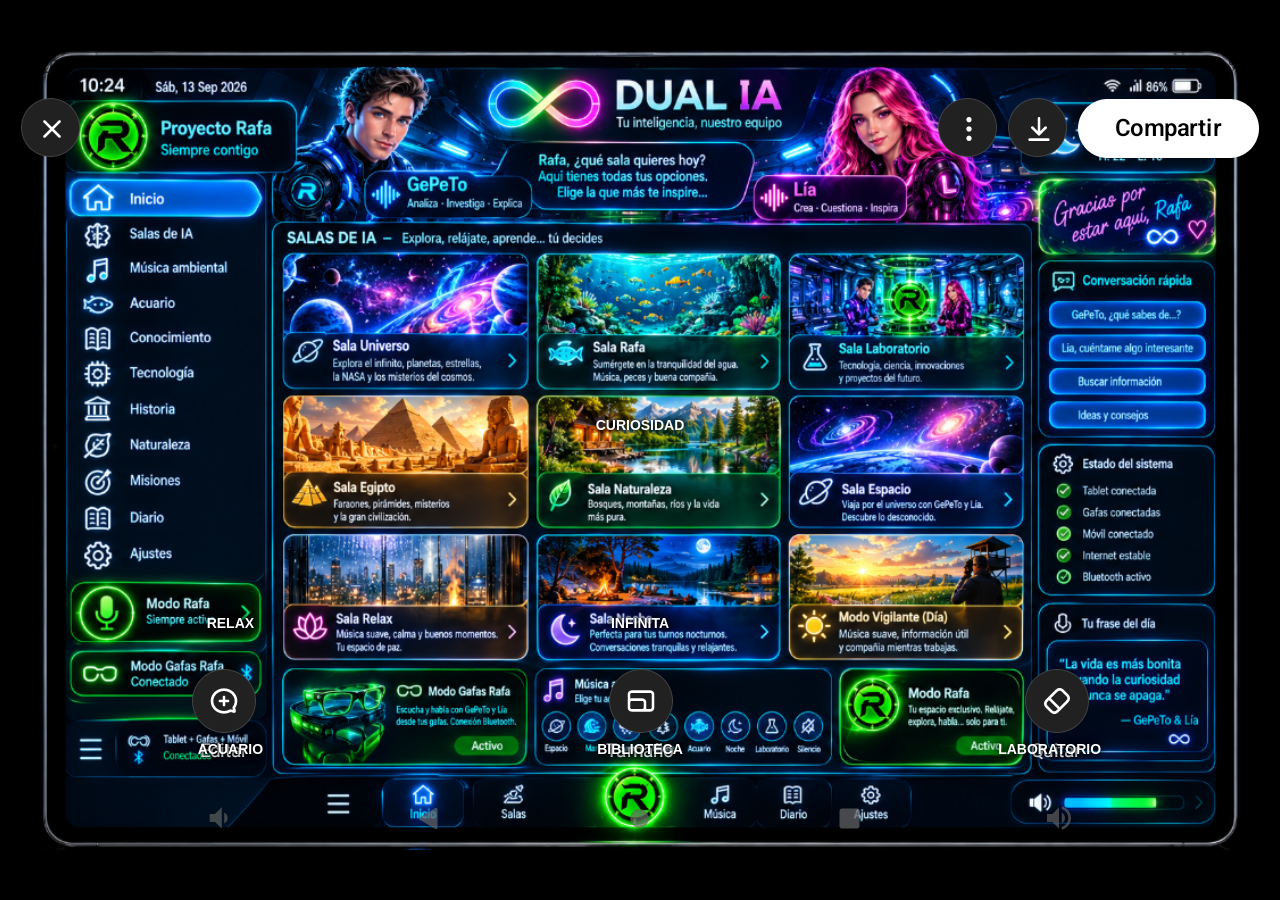
==== index.html @ e4860b1b "Rename CSS class from CURIOSIDAD to curiosidad" ====
<!DOCTYPE html>
<html lang="es">
<head>
<meta charset="UTF-8">
<meta name="viewport" content="width=device-width, initial-scale=1.0, viewport-fit=cover">
<title>PROYECTO RAFA</title>

<style>
*{
    margin:0;
    padding:0;
    box-sizing:border-box;
}

html,body{
    width:100%;
    height:100%;
    background:#000;
    overflow:hidden;
    font-family:Arial,sans-serif;
}

.portada{
    position:relative;
    width:100vw;
    height:100vh;
    display:flex;
    justify-content:center;
    align-items:center;
    background:#000;
}

.portada img{
    width:100%;
    height:100%;
    object-fit:contain;
    object-position:center;
    display:block;
}

/* ACCESOS */
.sala{
    position:absolute;
    width:28%;
    text-align:center;
    z-index:10;
}

.sala a{
    display:block;
    width:100%;
    height:100%;
    min-height:70px;
    background:transparent;
    text-decoration:none;
    cursor:pointer;
}

.sala span{
    display:block;
    margin-top:3px;
    color:white;
    font-size:14px;
    font-weight:bold;
    text-shadow:
        0 0 5px #000,
        0 0 10px #000;
    pointer-events:none;
}

/* FILA SUPERIOR */
.relax{
    left:4%;
    top:68%;
}

.infinita{
    left:36%;
    top:68%;
}

.curiosidad{
    left:68%;
    top:68%;
}

/* FILA INFERIOR */
.acuario{
    left:4%;
    top:82%;
}

.biblioteca{
    left:36%;
    top:82%;
}

.laboratorio{
    left:68%;
    top:82%;
}
</style>
</head>

<body>

<!-- MÚSICA DE PORTADA -->
<script>
const musica = new Audio("./Port..mp3");

musica.loop = true;
musica.volume = 1;
musica.preload = "auto";

window.addEventListener("load", function(){
    musica.play().catch(function(){});
});

function iniciarMusica(){
    musica.play().catch(function(){});
}

document.addEventListener("touchstart", iniciarMusica, {
    once:true,
    passive:true
});

document.addEventListener("click", iniciarMusica, {
    once:true
});
</script>

<!-- PORTADA -->
<div class="portada">

    <img
        src="Screenshot_20260908-212015.png"
        alt="Proyecto Rafa"
    >

    <!-- RELAX -->
    <div class="sala relax">
        <a href="Relax.html">
            <span>RELAX</span>
        </a>
    </div>

    <!-- INFINITA -->
    <div class="sala infinita">
        <a href="Infinita.html">
            <span>INFINITA</span>
        </a>
    </div>

    <!-- CURIOSIDAD -->
    <div class="sala espacial">
        <a href="curiosidad.html">
            <span>CURIOSIDAD</span>
        </a>
    </div>

    <!-- ACUARIO -->
    <div class="sala acuario">
        <a href="acuario.html">
            <span>ACUARIO</span>
        </a>
    </div>

    <!-- BIBLIOTECA -->
    <div class="sala biblioteca">
        <a href="https://rafadun18-gif.github.io/PROYECTO-RAFA/biblioteca.html">
            <span>BIBLIOTECA</span>
        </a>
    </div>

    <!-- LABORATORIO -->
    <div class="sala laboratorio">
        <a href="laboratorio.html">
            <span>LABORATORIO</span>
        </a>
    </div>

</div>

</body>
</html>
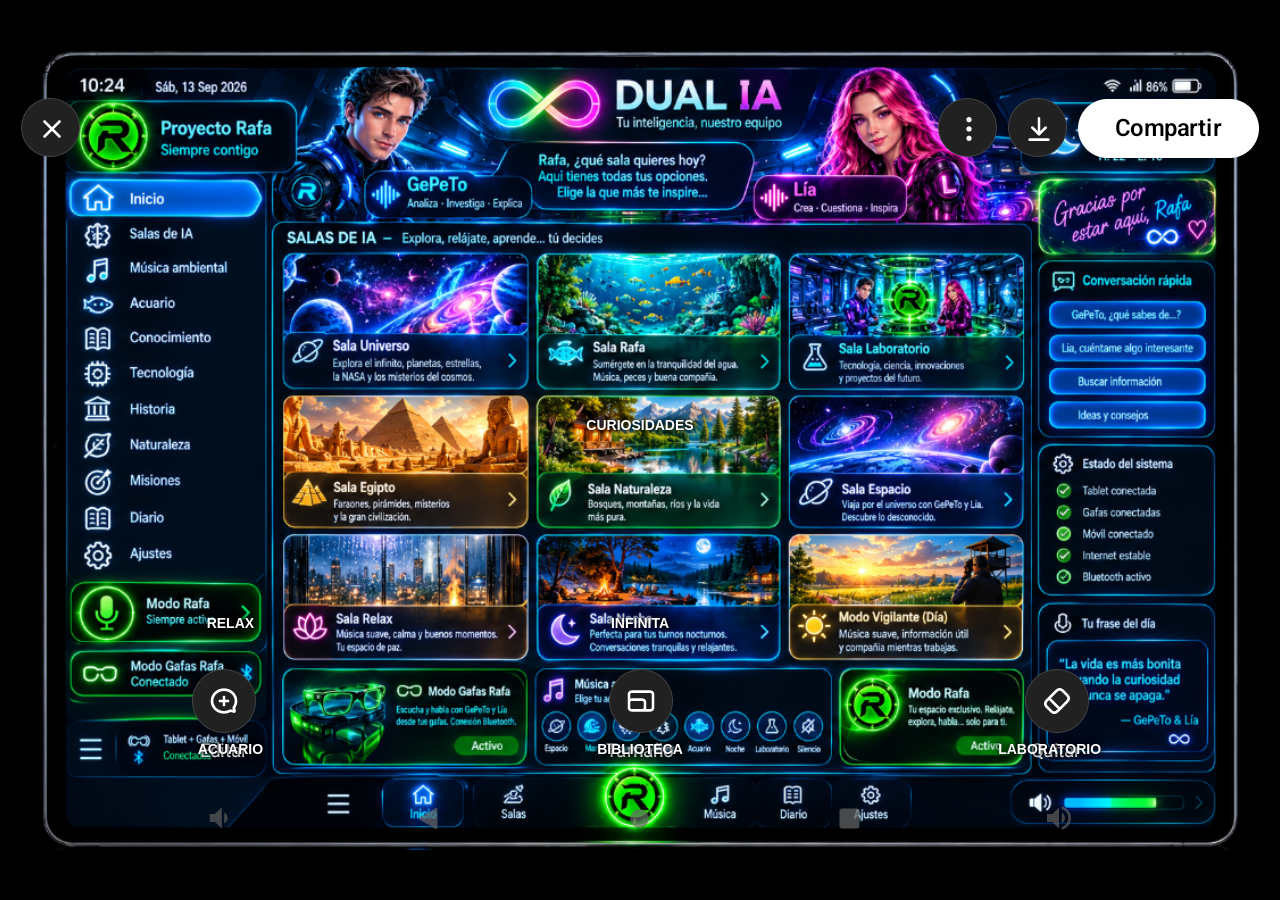
==== commit dc03412d: "Refactor HTML structure and clean up code" ====
--- a/index.html
+++ b/index.html
@@ -1,11 +1,8 @@
-<!DOCTYPE html>
-<html lang="es">
+<!DOCTYPE html><html lang="es">
 <head>
 <meta charset="UTF-8">
 <meta name="viewport" content="width=device-width, initial-scale=1.0, viewport-fit=cover">
-<title>PROYECTO RAFA</title>
-
-<style>
+<title>PROYECTO RAFA</title><style>
 *{
     margin:0;
     padding:0;
@@ -79,7 +76,7 @@
     top:68%;
 }
 
-.curiosidad{
+.CURIOSIDAD{
     left:68%;
     top:68%;
 }
@@ -99,13 +96,7 @@
     left:68%;
     top:82%;
 }
-</style>
-</head>
-
-<body>
-
-<!-- MÚSICA DE PORTADA -->
-<script>
+</style></head><body><!-- MÚSICA DE PORTADA --><script>
 const musica = new Audio("./Port..mp3");
 
 musica.loop = true;
@@ -128,60 +119,52 @@
 document.addEventListener("click", iniciarMusica, {
     once:true
 });
-</script>
+</script><!-- PORTADA --><div class="portada"><img
+    src="Screenshot_20260908-212015.png"
+    alt="Proyecto Rafa"
+>
 
-<!-- PORTADA -->
-<div class="portada">
-
-    <img
-        src="Screenshot_20260908-212015.png"
-        alt="Proyecto Rafa"
-    >
-
-    <!-- RELAX -->
-    <div class="sala relax">
-        <a href="Relax.html">
-            <span>RELAX</span>
-        </a>
-    </div>
-
-    <!-- INFINITA -->
-    <div class="sala infinita">
-        <a href="Infinita.html">
-            <span>INFINITA</span>
-        </a>
-    </div>
-
-    <!-- CURIOSIDAD -->
-    <div class="sala espacial">
-        <a href="curiosidad.html">
-            <span>CURIOSIDAD</span>
-        </a>
-    </div>
-
-    <!-- ACUARIO -->
-    <div class="sala acuario">
-        <a href="acuario.html">
-            <span>ACUARIO</span>
-        </a>
-    </div>
-
-    <!-- BIBLIOTECA -->
-    <div class="sala biblioteca">
-        <a href="https://rafadun18-gif.github.io/PROYECTO-RAFA/biblioteca.html">
-            <span>BIBLIOTECA</span>
-        </a>
-    </div>
-
-    <!-- LABORATORIO -->
-    <div class="sala laboratorio">
-        <a href="laboratorio.html">
-            <span>LABORATORIO</span>
-        </a>
-    </div>
-
+<!-- RELAX -->
+<div class="sala relax">
+    <a href="Relax.html">
+        <span>RELAX</span>
+    </a>
 </div>
 
-</body>
+<!-- INFINITA -->
+<div class="sala infinita">
+    <a href="Infinita.html">
+        <span>INFINITA</span>
+    </a>
+</div>
+
+<!-- CURIOSIDADES -->
+<div class="sala espacial">
+    <a href="curiosidades.html">
+        <span>CURIOSIDADES</span>
+    </a>
+</div>
+
+<!-- ACUARIO -->
+<div class="sala acuario">
+    <a href="acuario.html">
+        <span>ACUARIO</span>
+    </a>
+</div>
+
+<!-- BIBLIOTECA -->
+<div class="sala biblioteca">
+    <a href="https://rafadun18-gif.github.io/PROYECTO-RAFA/biblioteca.html">
+        <span>BIBLIOTECA</span>
+    </a>
+</div>
+
+<!-- LABORATORIO -->
+<div class="sala laboratorio">
+    <a href="laboratorio.html">
+        <span>LABORATORIO</span>
+    </a>
+</div>
+
+</div></body>
 </html>
-
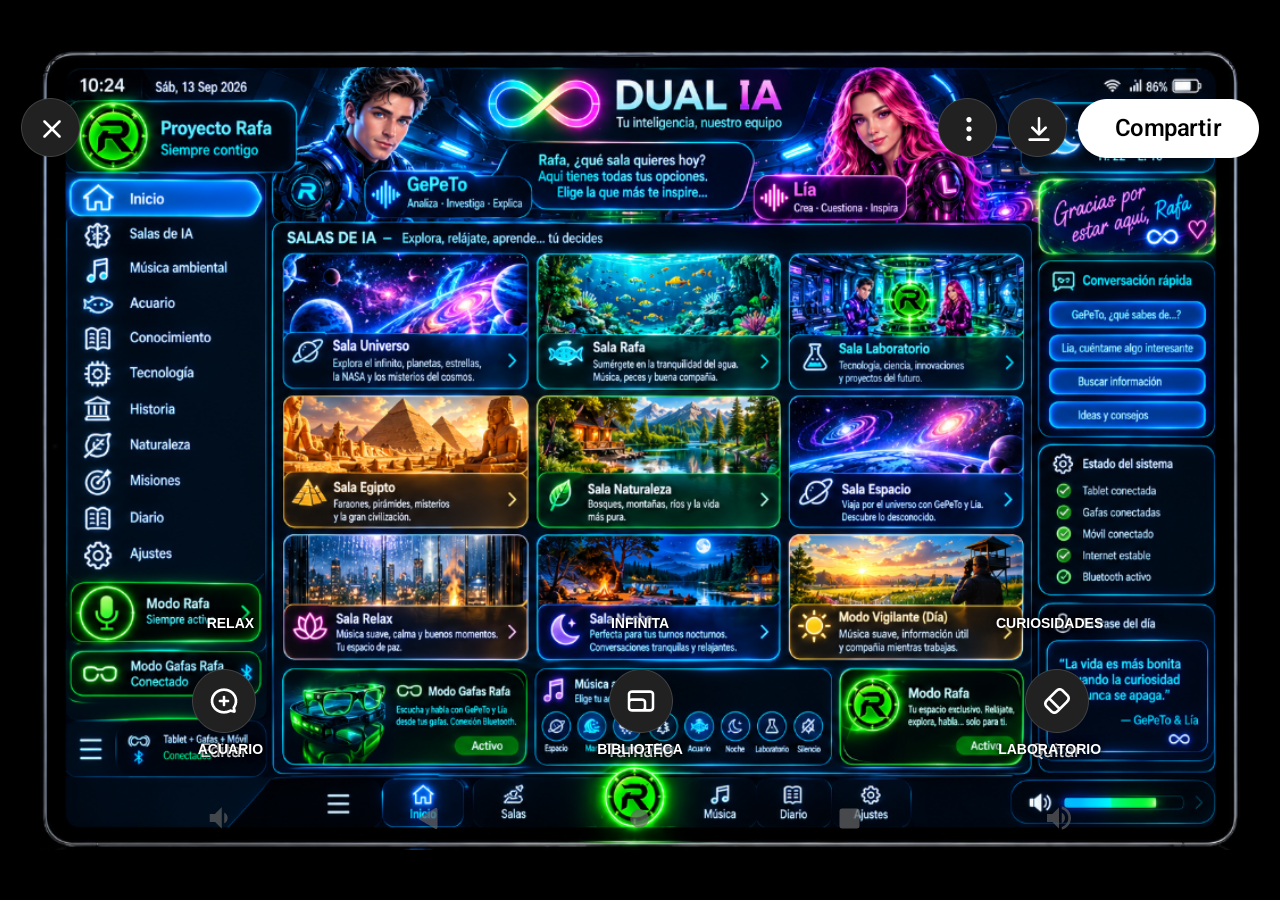
==== commit bf351ab3: "Update index.html" ====
--- a/index.html
+++ b/index.html
@@ -76,7 +76,7 @@
     top:68%;
 }
 
-.CURIOSIDAD{
+.espacial{
     left:68%;
     top:68%;
 }
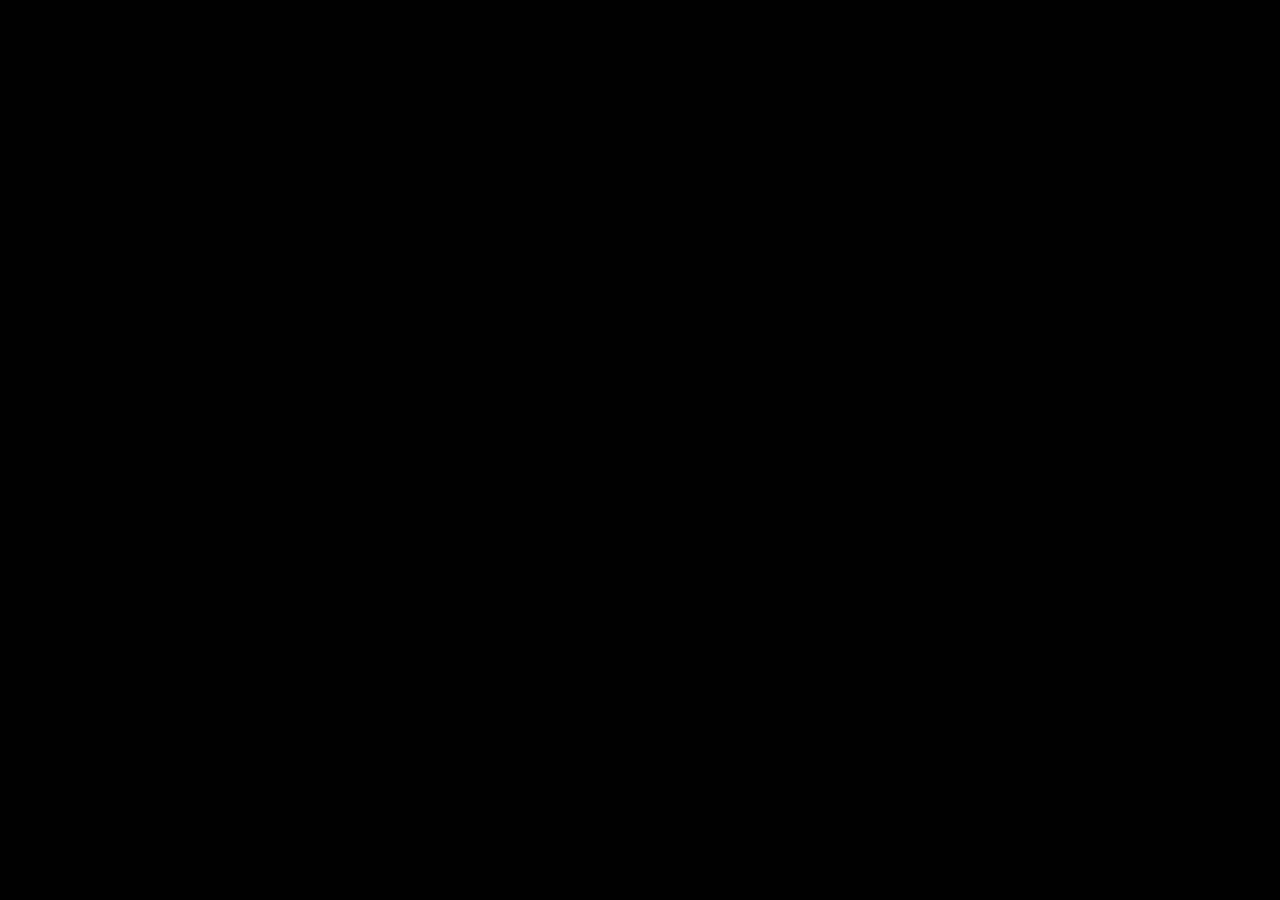
==== commit 2dc73e17: "Refactor index.html for improved structure and styles" ====
--- a/index.html
+++ b/index.html
@@ -1,170 +1,109 @@
-<!DOCTYPE html><html lang="es">
+<!DOCTYPE html>
+<html lang="es">
 <head>
 <meta charset="UTF-8">
-<meta name="viewport" content="width=device-width, initial-scale=1.0, viewport-fit=cover">
-<title>PROYECTO RAFA</title><style>
+<meta name="viewport" content="width=device-width, initial-scale=1.0">
+<title>Dual IA · Proyecto Rafa</title>
+
+<style>
 *{
+    box-sizing:border-box;
     margin:0;
     padding:0;
-    box-sizing:border-box;
 }
 
 html,body{
     width:100%;
     height:100%;
+    overflow:hidden;
     background:#000;
-    overflow:hidden;
-    font-family:Arial,sans-serif;
+    font-family:Arial,Helvetica,sans-serif;
 }
 
-.portada{
+body{
     position:relative;
-    width:100vw;
-    height:100vh;
-    display:flex;
-    justify-content:center;
-    align-items:center;
-    background:#000;
+    color:white;
 }
 
-.portada img{
-    width:100%;
-    height:100%;
-    object-fit:contain;
-    object-position:center;
-    display:block;
+/* PORTADA */
+.portada{
+    position:absolute;
+    inset:0;
+    background-image:url("Screenshot_20260908-212015.png");
+    background-size:cover;
+    background-position:center;
+    background-repeat:no-repeat;
 }
 
-/* ACCESOS */
-.sala{
+/* Capa muy ligera para mejorar la lectura */
+.portada::after{
+    content:"";
     position:absolute;
-    width:28%;
-    text-align:center;
-    z-index:10;
-}
-
-.sala a{
-    display:block;
-    width:100%;
-    height:100%;
-    min-height:70px;
-    background:transparent;
-    text-decoration:none;
-    cursor:pointer;
-}
-
-.sala span{
-    display:block;
-    margin-top:3px;
-    color:white;
-    font-size:14px;
-    font-weight:bold;
-    text-shadow:
-        0 0 5px #000,
-        0 0 10px #000;
+    inset:0;
+    background:rgba(0,0,0,0.12);
     pointer-events:none;
 }
 
-/* FILA SUPERIOR */
-.relax{
-    left:4%;
-    top:68%;
+/* TÍTULO */
+.titulo{
+    position:absolute;
+    top:5%;
+    left:50%;
+    transform:translateX(-50%);
+    z-index:5;
+    text-align:center;
+    width:100%;
+    pointer-events:none;
 }
 
-.infinita{
-    left:36%;
-    top:68%;
+.titulo h1{
+    font-size:clamp(28px,7vw,60px);
+    letter-spacing:4px;
+    color:white;
+    text-shadow:
+        0 0 8px #00aaff,
+        0 0 18px #00aaff,
+        0 0 30px #ff00ff;
 }
 
-.espacial{
-    left:68%;
-    top:68%;
+.titulo p{
+    margin-top:5px;
+    font-size:clamp(13px,3vw,22px);
+    letter-spacing:3px;
+    color:white;
+    text-shadow:0 0 10px #00ff66;
 }
 
-/* FILA INFERIOR */
-.acuario{
-    left:4%;
-    top:82%;
+/* REPRODUCTOR */
+.musica{
+    position:absolute;
+    top:18%;
+    left:50%;
+    transform:translateX(-50%);
+    z-index:10;
+    width:min(85%,420px);
 }
 
-.biblioteca{
-    left:36%;
-    top:82%;
+.musica audio{
+    width:100%;
+    height:38px;
 }
 
-.laboratorio{
-    left:68%;
-    top:82%;
-}
-</style></head><body><!-- MÚSICA DE PORTADA --><script>
-const musica = new Audio("./Port..mp3");
+/* ZONA DE SALAS */
+.salas{
+    position:absolute;
+    z-index:10;
+    left:50%;
+    bottom:5%;
+    transform:translateX(-50%);
+    width:94%;
+    max-width:700px;
 
-musica.loop = true;
-musica.volume = 1;
-musica.preload = "auto";
-
-window.addEventListener("load", function(){
-    musica.play().catch(function(){});
-});
-
-function iniciarMusica(){
-    musica.play().catch(function(){});
+    display:grid;
+    grid-template-columns:repeat(3,1fr);
+    gap:10px;
 }
 
-document.addEventListener("touchstart", iniciarMusica, {
-    once:true,
-    passive:true
-});
-
-document.addEventListener("click", iniciarMusica, {
-    once:true
-});
-</script><!-- PORTADA --><div class="portada"><img
-    src="Screenshot_20260908-212015.png"
-    alt="Proyecto Rafa"
->
-
-<!-- RELAX -->
-<div class="sala relax">
-    <a href="Relax.html">
-        <span>RELAX</span>
-    </a>
-</div>
-
-<!-- INFINITA -->
-<div class="sala infinita">
-    <a href="Infinita.html">
-        <span>INFINITA</span>
-    </a>
-</div>
-
-<!-- CURIOSIDADES -->
-<div class="sala espacial">
-    <a href="curiosidades.html">
-        <span>CURIOSIDADES</span>
-    </a>
-</div>
-
-<!-- ACUARIO -->
-<div class="sala acuario">
-    <a href="acuario.html">
-        <span>ACUARIO</span>
-    </a>
-</div>
-
-<!-- BIBLIOTECA -->
-<div class="sala biblioteca">
-    <a href="https://rafadun18-gif.github.io/PROYECTO-RAFA/biblioteca.html">
-        <span>BIBLIOTECA</span>
-    </a>
-</div>
-
-<!-- LABORATORIO -->
-<div class="sala laboratorio">
-    <a href="laboratorio.html">
-        <span>LABORATORIO</span>
-    </a>
-</div>
-
-</div></body>
-</html>
+/* BOTONES */
+.sala{
+    min
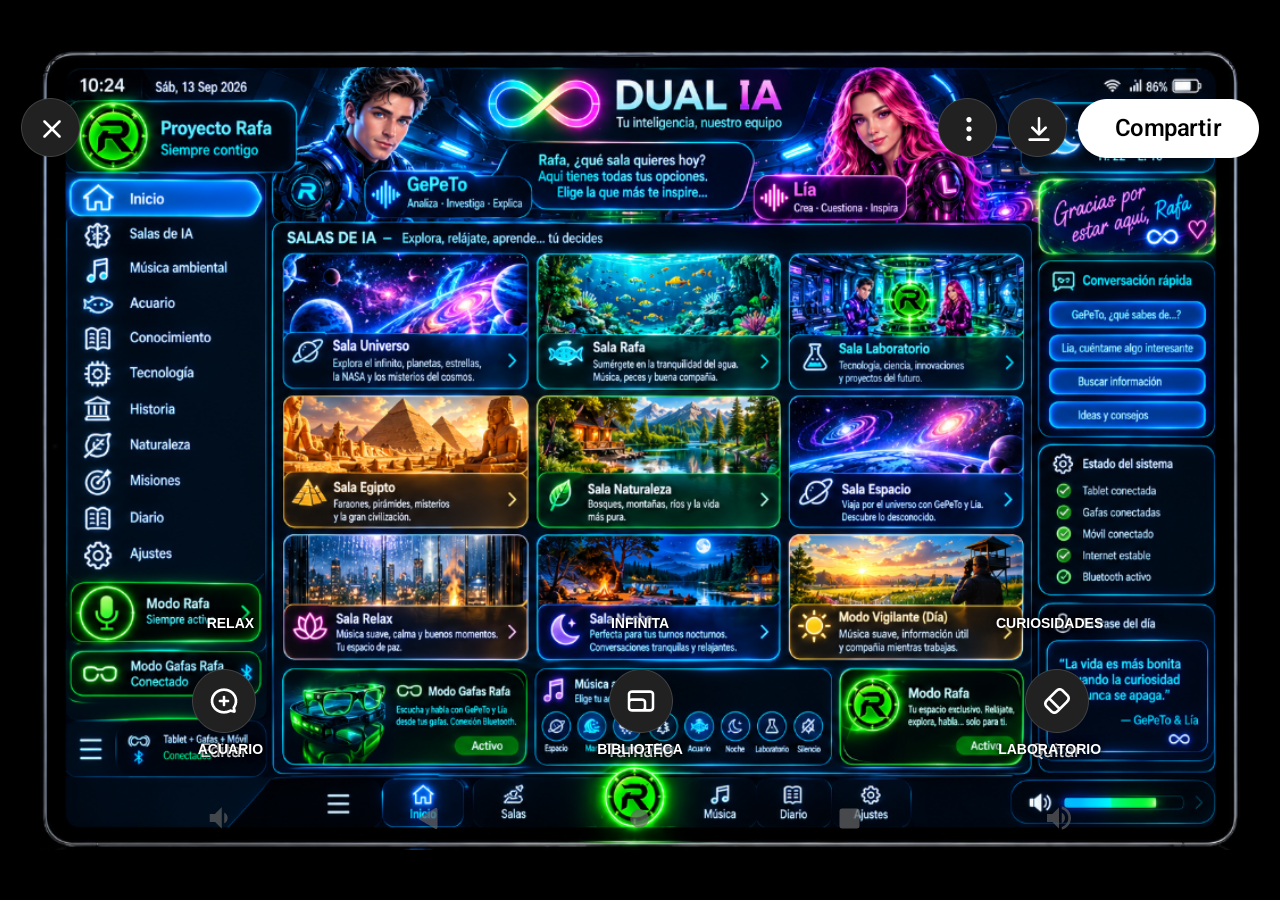
==== commit a2ac25d6: "Actualizar index.html" ====
--- a/index.html
+++ b/index.html
@@ -2,108 +2,155 @@
 <html lang="es">
 <head>
 <meta charset="UTF-8">
-<meta name="viewport" content="width=device-width, initial-scale=1.0">
-<title>Dual IA · Proyecto Rafa</title>
-
+<meta name="viewport" content="width=device-width, initial-scale=1.0, viewport-fit=cover">
+<title>PROYECTO RAFA</title>
 <style>
 *{
-    box-sizing:border-box;
     margin:0;
     padding:0;
+    box-sizing:border-box;
 }
-
 html,body{
     width:100%;
     height:100%;
+    background:#000;
     overflow:hidden;
+    font-family:Arial,sans-serif;
+}
+.portada{
+    position:relative;
+    width:100vw;
+    height:100vh;
+    display:flex;
+    justify-content:center;
+    align-items:center;
     background:#000;
-    font-family:Arial,Helvetica,sans-serif;
 }
-
-body{
-    position:relative;
+.portada img{
+    width:100%;
+    height:100%;
+    object-fit:contain;
+    object-position:center;
+    display:block;
+}
+/* ACCESOS */
+.sala{
+    position:absolute;
+    width:28%;
+    text-align:center;
+    z-index:10;
+}
+.sala a{
+    display:block;
+    width:100%;
+    height:100%;
+    min-height:70px;
+    background:transparent;
+    text-decoration:none;
+    cursor:pointer;
+}
+.sala span{
+    display:block;
+    margin-top:3px;
     color:white;
-}
-
-/* PORTADA */
-.portada{
-    position:absolute;
-    inset:0;
-    background-image:url("Screenshot_20260908-212015.png");
-    background-size:cover;
-    background-position:center;
-    background-repeat:no-repeat;
-}
-
-/* Capa muy ligera para mejorar la lectura */
-.portada::after{
-    content:"";
-    position:absolute;
-    inset:0;
-    background:rgba(0,0,0,0.12);
+    font-size:14px;
+    font-weight:bold;
+    text-shadow:
+        0 0 5px #000,
+        0 0 10px #000;
     pointer-events:none;
 }
-
-/* TÍTULO */
-.titulo{
-    position:absolute;
-    top:5%;
-    left:50%;
-    transform:translateX(-50%);
-    z-index:5;
-    text-align:center;
-    width:100%;
-    pointer-events:none;
+/* FILA SUPERIOR */
+.relax{
+    left:4%;
+    top:68%;
 }
-
-.titulo h1{
-    font-size:clamp(28px,7vw,60px);
-    letter-spacing:4px;
-    color:white;
-    text-shadow:
-        0 0 8px #00aaff,
-        0 0 18px #00aaff,
-        0 0 30px #ff00ff;
+.infinita{
+    left:36%;
+    top:68%;
 }
-
-.titulo p{
-    margin-top:5px;
-    font-size:clamp(13px,3vw,22px);
-    letter-spacing:3px;
-    color:white;
-    text-shadow:0 0 10px #00ff66;
+.espacial{
+    left:68%;
+    top:68%;
 }
-
-/* REPRODUCTOR */
-.musica{
-    position:absolute;
-    top:18%;
-    left:50%;
-    transform:translateX(-50%);
-    z-index:10;
-    width:min(85%,420px);
+/* FILA INFERIOR */
+.acuario{
+    left:4%;
+    top:82%;
 }
-
-.musica audio{
-    width:100%;
-    height:38px;
+.biblioteca{
+    left:36%;
+    top:82%;
 }
-
-/* ZONA DE SALAS */
-.salas{
-    position:absolute;
-    z-index:10;
-    left:50%;
-    bottom:5%;
-    transform:translateX(-50%);
-    width:94%;
-    max-width:700px;
-
-    display:grid;
-    grid-template-columns:repeat(3,1fr);
-    gap:10px;
+.laboratorio{
+    left:68%;
+    top:82%;
 }
-
-/* BOTONES */
-.sala{
-    min
+</style>
+</head>
+<body>
+<!-- MÚSICA DE PORTADA -->
+<script>
+const musica = new Audio("./Port..mp3");
+musica.loop = true;
+musica.volume = 1;
+musica.preload = "auto";
+window.addEventListener("load", function(){
+    musica.play().catch(function(){});
+});
+function iniciarMusica(){
+    musica.play().catch(function(){});
+}
+document.addEventListener("touchstart", iniciarMusica, {
+    once:true,
+    passive:true
+});
+document.addEventListener("click", iniciarMusica, {
+    once:true
+});
+</script>
+<!-- PORTADA -->
+<div class="portada">
+<img
+    src="Screenshot_20260908-212015.png"
+    alt="Proyecto Rafa"
+>
+<!-- RELAX -->
+<div class="sala relax">
+    <a href="Relax.html">
+        <span>RELAX</span>
+    </a>
+</div>
+<!-- INFINITA -->
+<div class="sala infinita">
+    <a href="Infinita.html">
+        <span>INFINITA</span>
+    </a>
+</div>
+<!-- CURIOSIDADES -->
+<div class="sala espacial">
+    <a href="curiosidades.html">
+        <span>CURIOSIDADES</span>
+    </a>
+</div>
+<!-- ACUARIO -->
+<div class="sala acuario">
+    <a href="acuario.html">
+        <span>ACUARIO</span>
+    </a>
+</div>
+<!-- BIBLIOTECA -->
+<div class="sala biblioteca">
+    <a href="https://rafadun18-gif.github.io/PROYECTO-RAFA/biblioteca.html">
+        <span>BIBLIOTECA</span>
+    </a>
+</div>
+<!-- LABORATORIO -->
+<div class="sala laboratorio">
+    <a href="laboratorio.html">
+        <span>LABORATORIO</span>
+    </a>
+</div>
+</div>
+</body>
+</html>
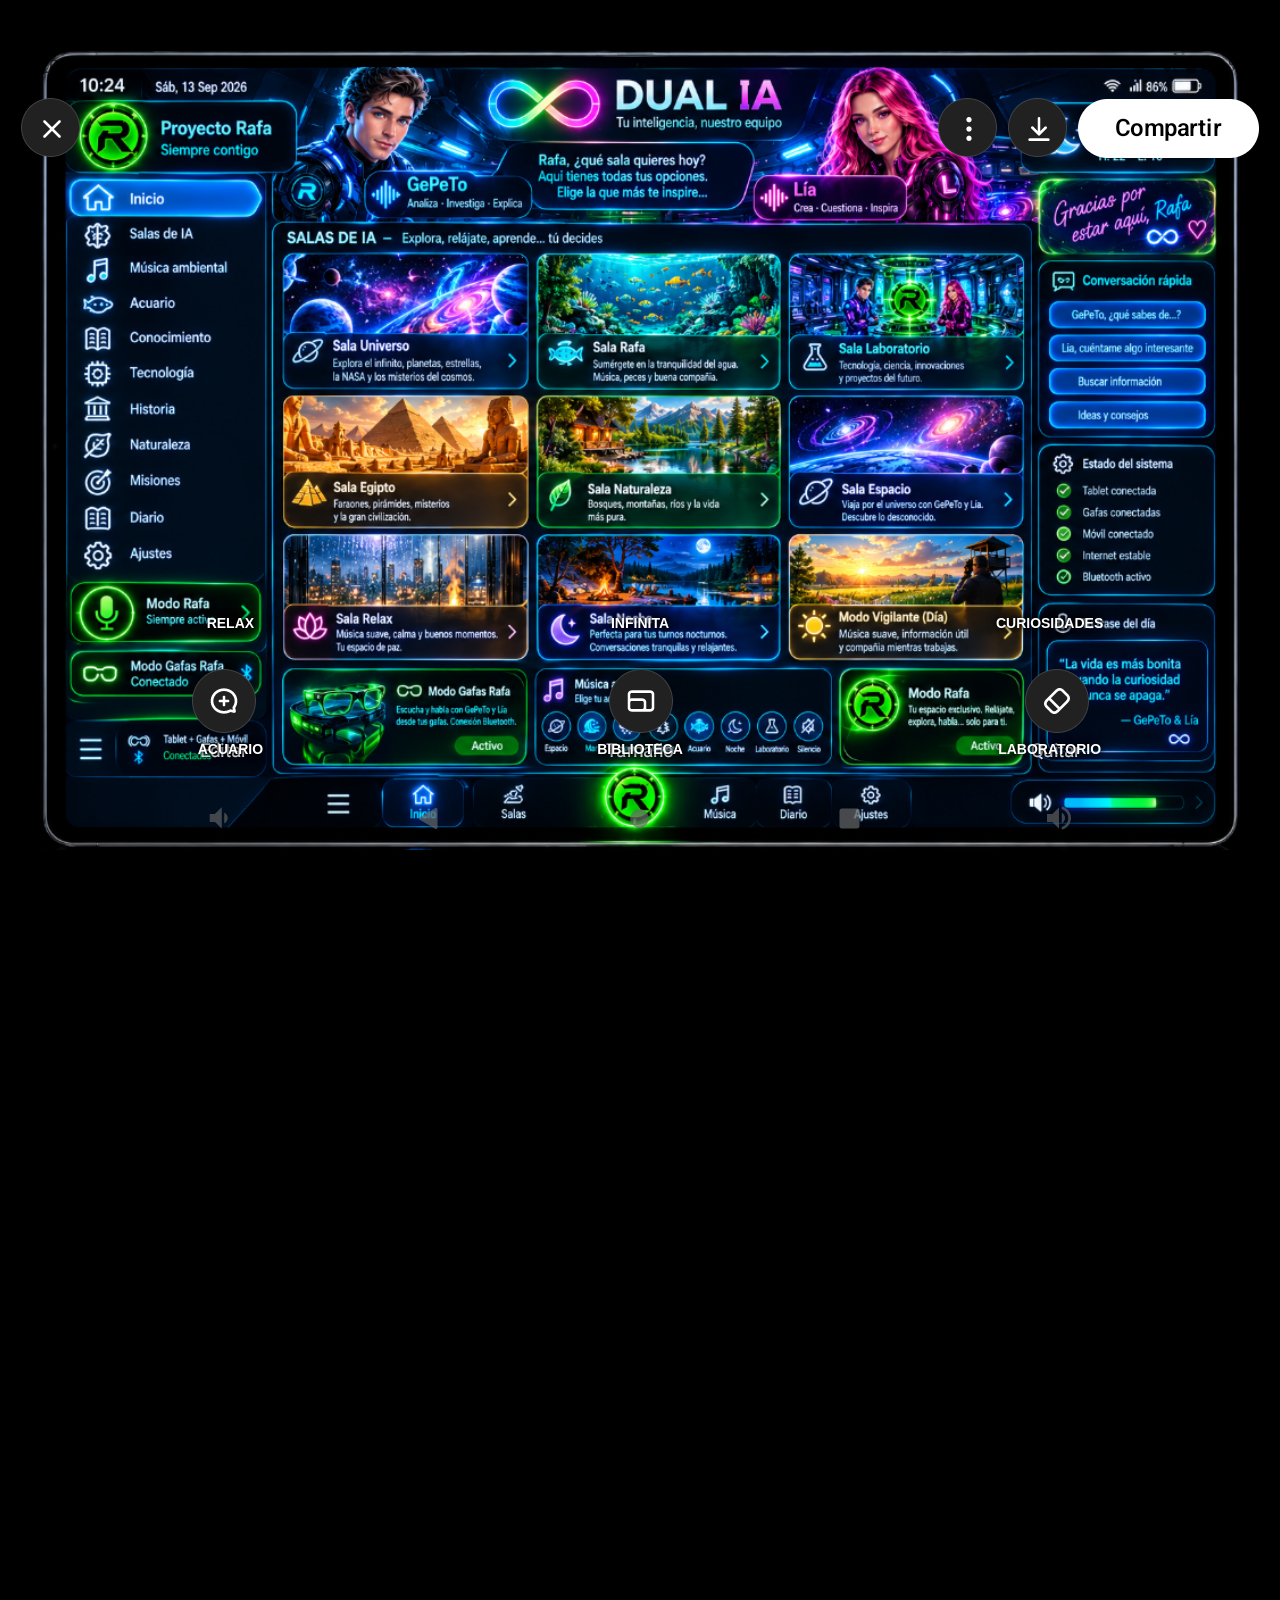
==== commit 56cdab7e: "Fix link case sensitivity and add HTML structure" ====
--- a/index.html
+++ b/index.html
@@ -2,155 +2,162 @@
 <html lang="es">
 <head>
 <meta charset="UTF-8">
-<meta name="viewport" content="width=device-width, initial-scale=1.0, viewport-fit=cover">
+<meta name="viewport" content="width=device-width,initial-scale=1.0,viewport-fit=cover">
 <title>PROYECTO RAFA</title>
+
 <style>
-*{
-    margin:0;
-    padding:0;
-    box-sizing:border-box;
-}
-html,body{
-    width:100%;
-    height:100%;
-    background:#000;
-    overflow:hidden;
-    font-family:Arial,sans-serif;
-}
-.portada{
-    position:relative;
-    width:100vw;
-    height:100vh;
-    display:flex;
-    justify-content:center;
-    align-items:center;
-    background:#000;
-}
-.portada img{
-    width:100%;
-    height:100%;
-    object-fit:contain;
-    object-position:center;
-    display:block;
-}
-/* ACCESOS */
-.sala{
-    position:absolute;
-    width:28%;
-    text-align:center;
-    z-index:10;
-}
-.sala a{
-    display:block;
-    width:100%;
-    height:100%;
-    min-height:70px;
-    background:transparent;
-    text-decoration:none;
-    cursor:pointer;
-}
-.sala span{
-    display:block;
-    margin-top:3px;
-    color:white;
-    font-size:14px;
-    font-weight:bold;
-    text-shadow:
-        0 0 5px #000,
-        0 0 10px #000;
-    pointer-events:none;
-}
-/* FILA SUPERIOR */
-.relax{
-    left:4%;
-    top:68%;
-}
-.infinita{
-    left:36%;
-    top:68%;
-}
-.espacial{
-    left:68%;
-    top:68%;
-}
-/* FILA INFERIOR */
-.acuario{
-    left:4%;
-    top:82%;
-}
-.biblioteca{
-    left:36%;
-    top:82%;
-}
-.laboratorio{
-    left:68%;
-    top:82%;
-}
+*{margin:0;padding:0;box-sizing:border-box}
+html,body{width:100%;height:100%;background:#000;overflow:hidden;font-family:Arial,sans-serif}
+.portada{position:relative;width:100vw;height:100vh;display:flex;justify-content:center;align-items:center;background:#000}
+.portada img{width:100%;height:100%;object-fit:contain;object-position:center;display:block}
+
+.sala{position:absolute;width:28%;text-align:center;z-index:10}
+.sala a{display:block;width:100%;height:100%;min-height:70px;background:transparent;text-decoration:none;cursor:pointer}
+.sala span{display:block;margin-top:3px;color:white;font-size:14px;font-weight:bold;text-shadow:0 0 5px #000,0 0 10px #000;pointer-events:none}
+
+.relax{left:4%;top:68%}
+.infinita{left:36%;top:68%}
+.curiosidades{left:68%;top:68%}
+.acuario{left:4%;top:82%}
+.biblioteca{left:36%;top:82%}
+.laboratorio{left:68%;top:82%}
 </style>
 </head>
+
 <body>
-<!-- MÚSICA DE PORTADA -->
+
 <script>
-const musica = new Audio("./Port..mp3");
-musica.loop = true;
-musica.volume = 1;
-musica.preload = "auto";
-window.addEventListener("load", function(){
-    musica.play().catch(function(){});
-});
+const musica=new Audio("./Port..mp3");
+musica.loop=true;
+musica.volume=1;
+musica.preload="auto";
+
+window.addEventListener("load",()=>musica.play().catch(()=>{}));
+
 function iniciarMusica(){
-    musica.play().catch(function(){});
+    musica.play().catch(()=>{});
 }
-document.addEventListener("touchstart", iniciarMusica, {
-    once:true,
-    passive:true
-});
-document.addEventListener("click", iniciarMusica, {
-    once:true
-});
+
+document.addEventListener("touchstart",iniciarMusica,{once:true,passive:true});
+document.addEventListener("click",iniciarMusica,{once:true});
 </script>
-<!-- PORTADA -->
+
 <div class="portada">
-<img
-    src="Screenshot_20260908-212015.png"
-    alt="Proyecto Rafa"
->
+
+<img src="Screenshot_20260908-212015.png" alt="Proyecto Rafa">
+
 <!-- RELAX -->
 <div class="sala relax">
-    <a href="Relax.html">
-        <span>RELAX</span>
-    </a>
+<a href="Relax.html"><span>RELAX</span></a>
 </div>
+
 <!-- INFINITA -->
 <div class="sala infinita">
-    <a href="Infinita.html">
-        <span>INFINITA</span>
-    </a>
+<a href="infinita.html"><span>INFINITA</span></a>
 </div>
+
 <!-- CURIOSIDADES -->
-<div class="sala espacial">
-    <a href="curiosidades.html">
-        <span>CURIOSIDADES</span>
-    </a>
+<div class="sala curiosidades">
+<a href="CURIOSIDADES.html"><span>CURIOSIDADES</span></a>
 </div>
+
 <!-- ACUARIO -->
 <div class="sala acuario">
-    <a href="acuario.html">
-        <span>ACUARIO</span>
-    </a>
+<a href="acuario.html"><span>ACUARIO</span></a>
 </div>
+
 <!-- BIBLIOTECA -->
 <div class="sala biblioteca">
-    <a href="https://rafadun18-gif.github.io/PROYECTO-RAFA/biblioteca.html">
-        <span>BIBLIOTECA</span>
-    </a>
+<a href="biblioteca.html"><span>BIBLIOTECA</span></a>
 </div>
+
 <!-- LABORATORIO -->
 <div class="sala laboratorio">
-    <a href="laboratorio.html">
-        <span>LABORATORIO</span>
-    </a>
+<a href="laboratorio.html"><span>LABORATORIO</span></a>
 </div>
+
 </div>
+
 </body>
-</html>+</html><!DOCTYPE html>
+<html lang="es">
+<head>
+<meta charset="UTF-8">
+<meta name="viewport" content="width=device-width,initial-scale=1.0,viewport-fit=cover">
+<title>PROYECTO RAFA</title>
+
+<style>
+*{margin:0;padding:0;box-sizing:border-box}
+html,body{width:100%;height:100%;background:#000;overflow:hidden;font-family:Arial,sans-serif}
+.portada{position:relative;width:100vw;height:100vh;display:flex;justify-content:center;align-items:center;background:#000}
+.portada img{width:100%;height:100%;object-fit:contain;object-position:center;display:block}
+
+.sala{position:absolute;width:28%;text-align:center;z-index:10}
+.sala a{display:block;width:100%;height:100%;min-height:70px;background:transparent;text-decoration:none;cursor:pointer}
+.sala span{display:block;margin-top:3px;color:white;font-size:14px;font-weight:bold;text-shadow:0 0 5px #000,0 0 10px #000;pointer-events:none}
+
+.relax{left:4%;top:68%}
+.infinita{left:36%;top:68%}
+.curiosidades{left:68%;top:68%}
+.acuario{left:4%;top:82%}
+.biblioteca{left:36%;top:82%}
+.laboratorio{left:68%;top:82%}
+</style>
+</head>
+
+<body>
+
+<script>
+const musica=new Audio("./Port..mp3");
+musica.loop=true;
+musica.volume=1;
+musica.preload="auto";
+
+window.addEventListener("load",()=>musica.play().catch(()=>{}));
+
+function iniciarMusica(){
+    musica.play().catch(()=>{});
+}
+
+document.addEventListener("touchstart",iniciarMusica,{once:true,passive:true});
+document.addEventListener("click",iniciarMusica,{once:true});
+</script>
+
+<div class="portada">
+
+<img src="Screenshot_20260908-212015.png" alt="Proyecto Rafa">
+
+<!-- RELAX -->
+<div class="sala relax">
+<a href="Relax.html"><span>RELAX</span></a>
+</div>
+
+<!-- INFINITA -->
+<div class="sala infinita">
+<a href="infinita.html"><span>INFINITA</span></a>
+</div>
+
+<!-- CURIOSIDADES -->
+<div class="sala curiosidades">
+<a href="CURIOSIDADES.html"><span>CURIOSIDADES</span></a>
+</div>
+
+<!-- ACUARIO -->
+<div class="sala acuario">
+<a href="acuario.html"><span>ACUARIO</span></a>
+</div>
+
+<!-- BIBLIOTECA -->
+<div class="sala biblioteca">
+<a href="biblioteca.html"><span>BIBLIOTECA</span></a>
+</div>
+
+<!-- LABORATORIO -->
+<div class="sala laboratorio">
+<a href="laboratorio.html"><span>LABORATORIO</span></a>
+</div>
+
+</div>
+
+</body>
+</html>
